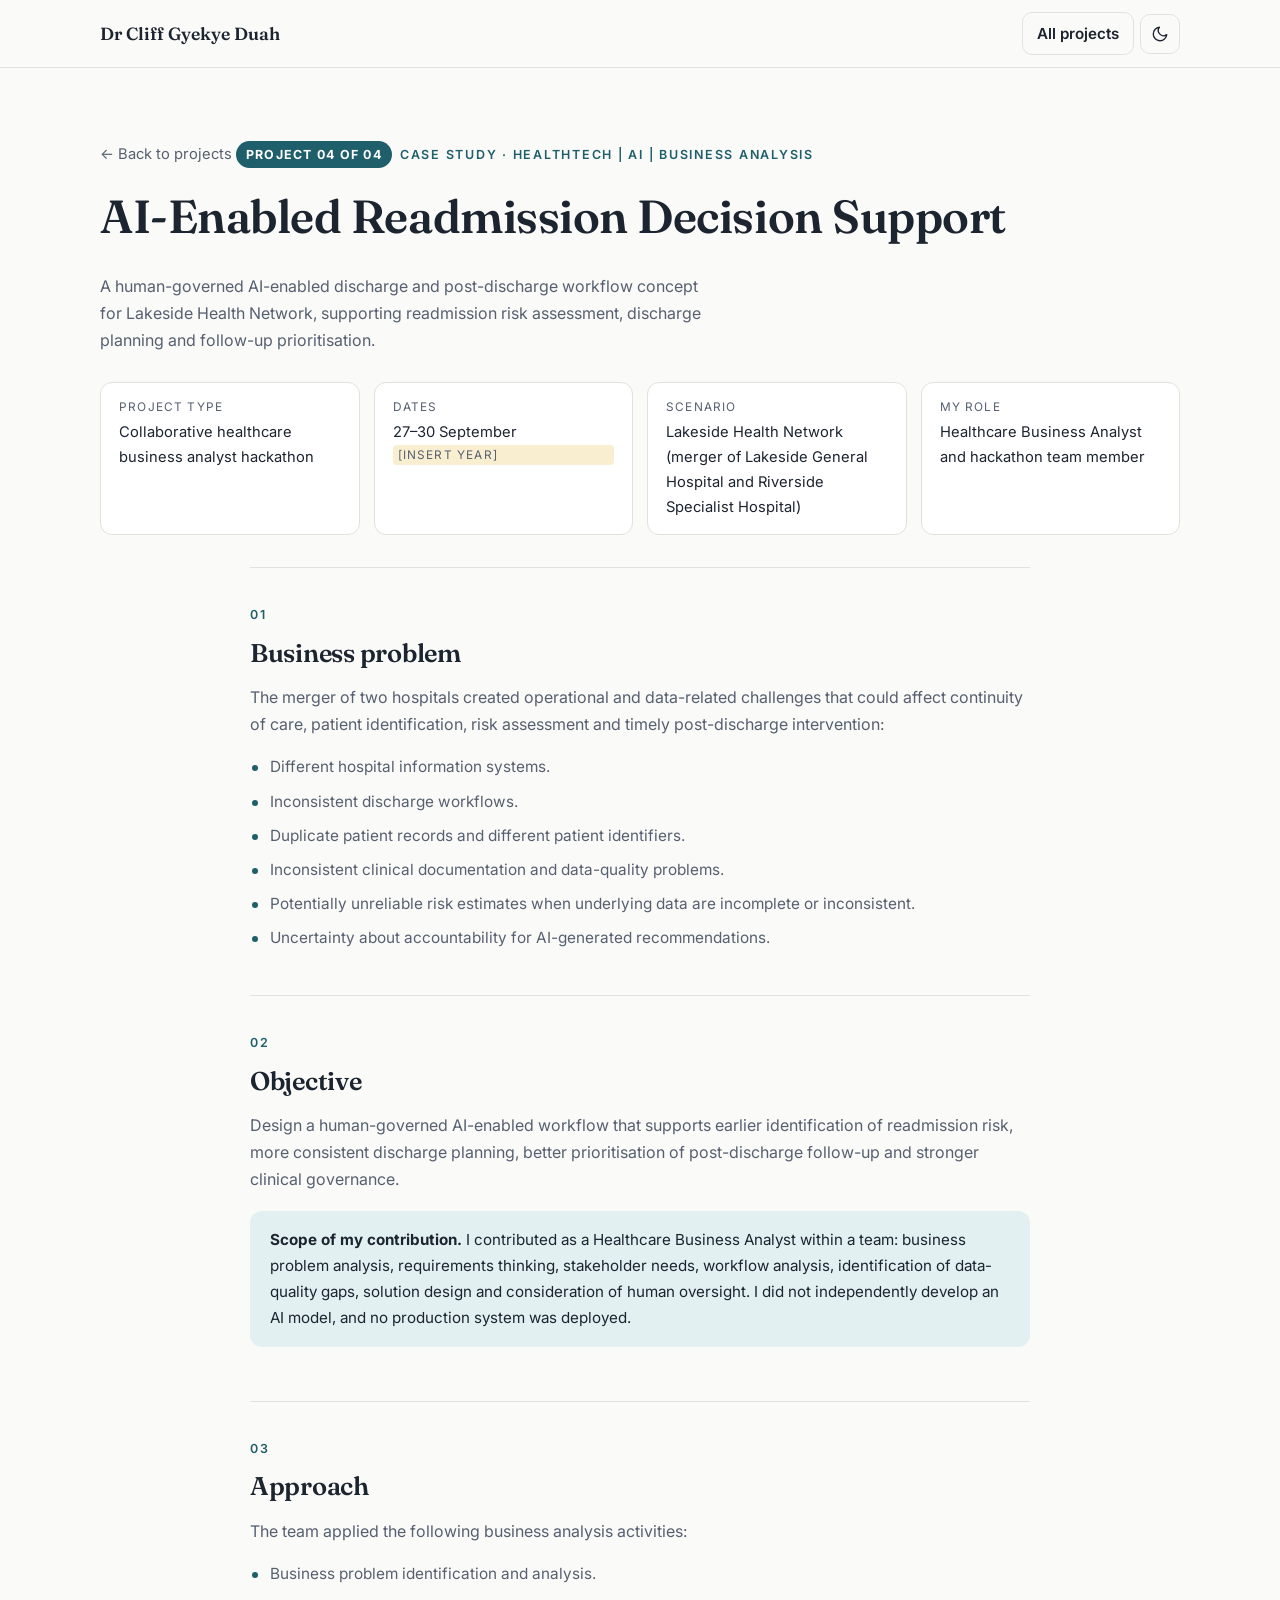
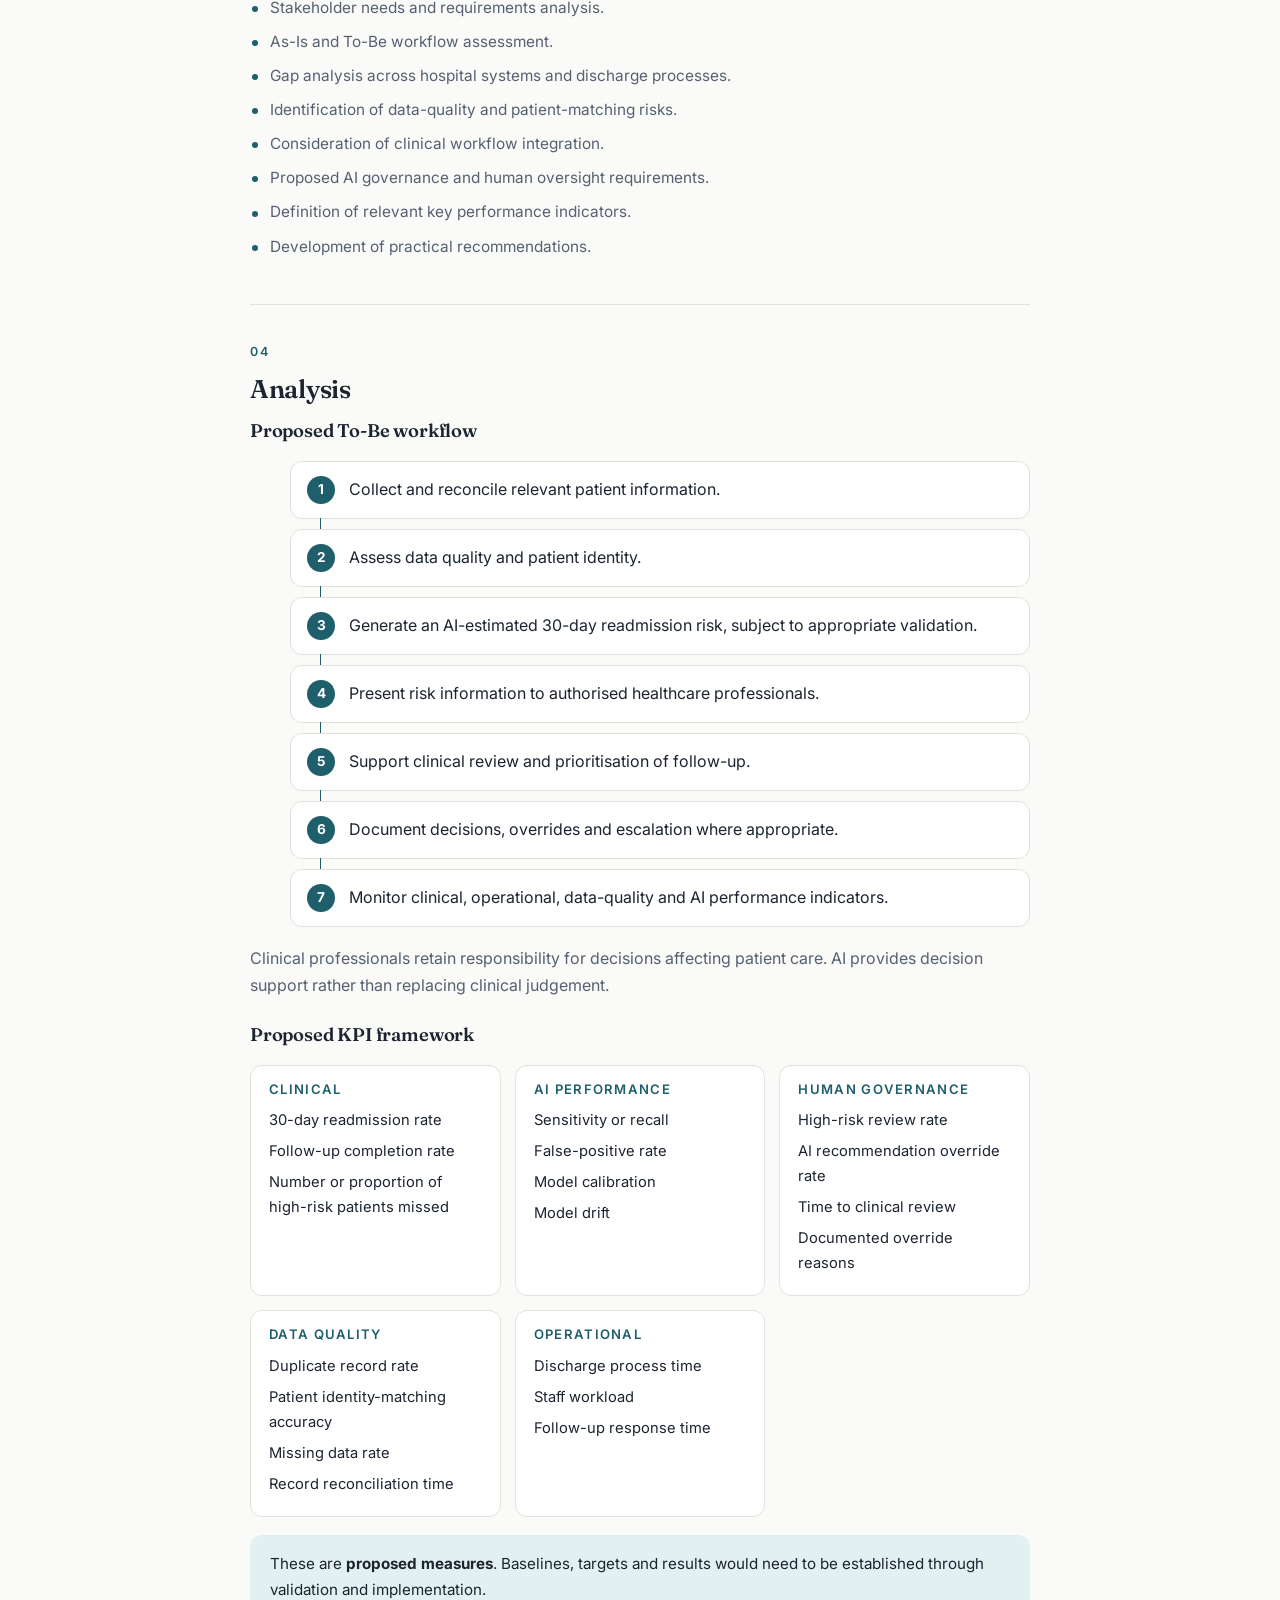
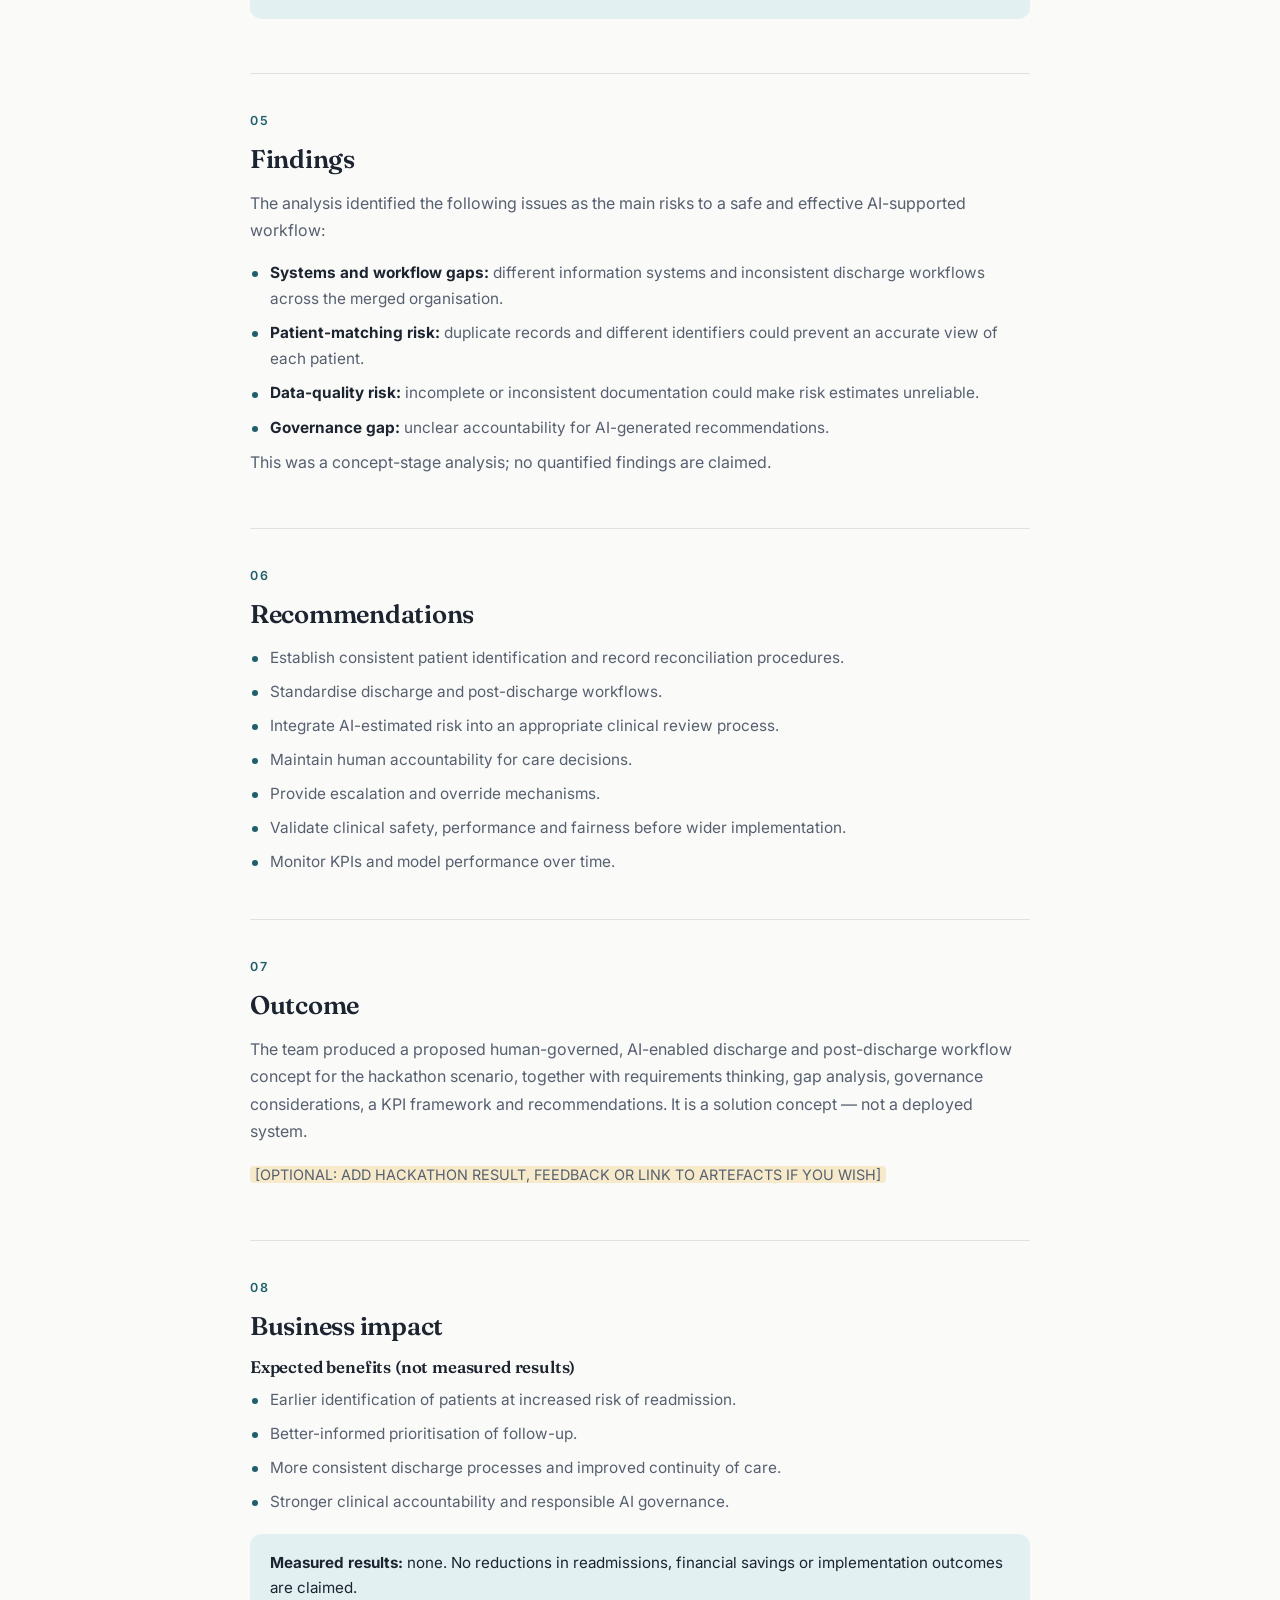
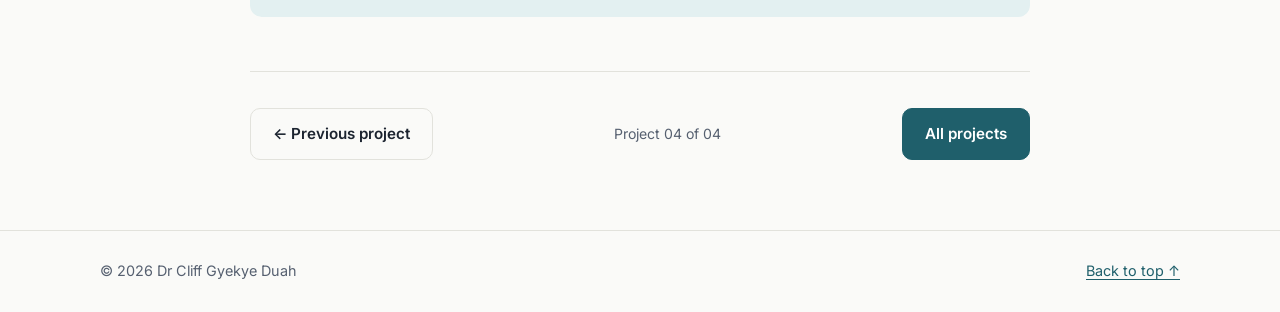
==== projects/ai-readmission.html @ c88d5be7 "Add files via upload" ====
<!DOCTYPE html>
<html lang="en-GB">
<head>
  <meta charset="utf-8">
  <meta name="viewport" content="width=device-width, initial-scale=1">
  <title>AI-Enabled Readmission Decision Support | Dr Cliff Gyekye Duah</title>
  <meta name="description" content="Case study: a human-governed, AI-enabled discharge and post-discharge workflow concept for Lakeside Health Network, developed in a collaborative healthcare business analyst hackathon.">
  <meta name="author" content="Dr Cliff Gyekye Duah">
  <meta name="theme-color" content="#1f5f6b">
  <link rel="icon" href="../favicon.ico" sizes="any">
  <link href="https://fonts.googleapis.com/css2?family=Fraunces:opsz,wght@9..144,500;9..144,600&family=Inter:wght@400;500;600&display=swap" rel="stylesheet">
  <link rel="stylesheet" href="../assets/css/style.css">
  <script>
    (function () {
      var t = null; try { t = localStorage.getItem("theme"); } catch (e) {}
      if (!t) t = window.matchMedia && matchMedia("(prefers-color-scheme: dark)").matches ? "dark" : "light";
      document.documentElement.setAttribute("data-theme", t);
    })();
  </script>
</head>
<body>
  <a class="skip-link" href="#main">Skip to content</a>
  <header class="nav">
    <div class="container">
      <a href="../index.html" class="brand" data-bind="name">Dr Cliff Gyekye Duah</a>
      <div class="nav-actions">
        <a class="btn secondary" style="padding:8px 14px" href="../index.html#projects">All projects</a>
        <button type="button" class="icon-btn" id="theme-toggle" aria-label="Toggle dark and light theme">
          <svg class="i-moon" viewBox="0 0 24 24"><path d="M21 12.8A9 9 0 1 1 11.2 3a7 7 0 0 0 9.8 9.8z"/></svg>
          <svg class="i-sun" viewBox="0 0 24 24"><circle cx="12" cy="12" r="4"/><path d="M12 2v2M12 20v2M4.9 4.9l1.4 1.4M17.7 17.7l1.4 1.4M2 12h2M20 12h2M4.9 19.1l1.4-1.4M17.7 6.3l1.4-1.4"/></svg>
        </button>
      </div>
    </div>
  </header>

  <main id="main">
    <section class="case-hero">
      <div class="container">
        <a class="back" href="../index.html#projects">← Back to projects</a>
        <p class="eyebrow case-count"><b>Project 04 of 04</b> Case study · HealthTech | AI | Business Analysis</p>
        <h1>AI-Enabled Readmission Decision Support</h1>
        <p class="section-intro" style="margin-bottom:0">A human-governed AI-enabled discharge and post-discharge workflow concept for Lakeside Health Network, supporting readmission risk assessment, discharge planning and follow-up prioritisation.</p>
        <div class="meta-grid">
          <div><span>Project type</span>Collaborative healthcare business analyst hackathon</div>
          <div><span>Dates</span>27–30 September <span class="placeholder">[INSERT YEAR]</span></div>
          <div><span>Scenario</span>Lakeside Health Network (merger of Lakeside General Hospital and Riverside Specialist Hospital)</div>
          <div><span>My role</span>Healthcare Business Analyst and hackathon team member</div>
        </div>
      </div>
    </section>

    <div class="container case-body">

      <section class="step" style="padding-bottom:36px">
        <p class="num">01</p>
        <h2>Business problem</h2>
        <p>The merger of two hospitals created operational and data-related challenges that could affect continuity of care, patient identification, risk assessment and timely post-discharge intervention:</p>
        <ul class="bullets">
          <li>Different hospital information systems.</li>
          <li>Inconsistent discharge workflows.</li>
          <li>Duplicate patient records and different patient identifiers.</li>
          <li>Inconsistent clinical documentation and data-quality problems.</li>
          <li>Potentially unreliable risk estimates when underlying data are incomplete or inconsistent.</li>
          <li>Uncertainty about accountability for AI-generated recommendations.</li>
        </ul>
      </section>

      <section class="step">
        <p class="num">02</p>
        <h2>Objective</h2>
        <p>Design a human-governed AI-enabled workflow that supports earlier identification of readmission risk, more consistent discharge planning, better prioritisation of post-discharge follow-up and stronger clinical governance.</p>
        <div class="callout"><p style="margin:0"><strong>Scope of my contribution.</strong> I contributed as a Healthcare Business Analyst within a team: business problem analysis, requirements thinking, stakeholder needs, workflow analysis, identification of data-quality gaps, solution design and consideration of human oversight. I did not independently develop an AI model, and no production system was deployed.</p></div>
      </section>

      <section class="step">
        <p class="num">03</p>
        <h2>Approach</h2>
        <p>The team applied the following business analysis activities:</p>
        <ul class="bullets">
          <li>Business problem identification and analysis.</li>
          <li>Stakeholder needs and requirements analysis.</li>
          <li>As-Is and To-Be workflow assessment.</li>
          <li>Gap analysis across hospital systems and discharge processes.</li>
          <li>Identification of data-quality and patient-matching risks.</li>
          <li>Consideration of clinical workflow integration.</li>
          <li>Proposed AI governance and human oversight requirements.</li>
          <li>Definition of relevant key performance indicators.</li>
          <li>Development of practical recommendations.</li>
        </ul>
      </section>

      <section class="step">
        <p class="num">04</p>
        <h2>Analysis</h2>
        <h3 style="font-size:1.15rem">Proposed To-Be workflow</h3>
        <ol class="flow" aria-label="Proposed workflow">
          <li>Collect and reconcile relevant patient information.</li>
          <li>Assess data quality and patient identity.</li>
          <li>Generate an AI-estimated 30-day readmission risk, subject to appropriate validation.</li>
          <li>Present risk information to authorised healthcare professionals.</li>
          <li>Support clinical review and prioritisation of follow-up.</li>
          <li>Document decisions, overrides and escalation where appropriate.</li>
          <li>Monitor clinical, operational, data-quality and AI performance indicators.</li>
        </ol>
        <p>Clinical professionals retain responsibility for decisions affecting patient care. AI provides decision support rather than replacing clinical judgement.</p>

        <h3 style="font-size:1.15rem;margin-top:1.6rem">Proposed KPI framework</h3>
        <div class="kpi-grid">
          <div><h3>Clinical</h3><ul><li>30-day readmission rate</li><li>Follow-up completion rate</li><li>Number or proportion of high-risk patients missed</li></ul></div>
          <div><h3>AI performance</h3><ul><li>Sensitivity or recall</li><li>False-positive rate</li><li>Model calibration</li><li>Model drift</li></ul></div>
          <div><h3>Human governance</h3><ul><li>High-risk review rate</li><li>AI recommendation override rate</li><li>Time to clinical review</li><li>Documented override reasons</li></ul></div>
          <div><h3>Data quality</h3><ul><li>Duplicate record rate</li><li>Patient identity-matching accuracy</li><li>Missing data rate</li><li>Record reconciliation time</li></ul></div>
          <div><h3>Operational</h3><ul><li>Discharge process time</li><li>Staff workload</li><li>Follow-up response time</li></ul></div>
        </div>
        <div class="callout"><p style="margin:0">These are <strong>proposed measures</strong>. Baselines, targets and results would need to be established through validation and implementation.</p></div>
      </section>

      <section class="step">
        <p class="num">05</p>
        <h2>Findings</h2>
        <p>The analysis identified the following issues as the main risks to a safe and effective AI-supported workflow:</p>
        <ul class="bullets">
          <li><strong>Systems and workflow gaps:</strong> different information systems and inconsistent discharge workflows across the merged organisation.</li>
          <li><strong>Patient-matching risk:</strong> duplicate records and different identifiers could prevent an accurate view of each patient.</li>
          <li><strong>Data-quality risk:</strong> incomplete or inconsistent documentation could make risk estimates unreliable.</li>
          <li><strong>Governance gap:</strong> unclear accountability for AI-generated recommendations.</li>
        </ul>
        <p>This was a concept-stage analysis; no quantified findings are claimed.</p>
      </section>

      <section class="step">
        <p class="num">06</p>
        <h2>Recommendations</h2>
        <ul class="bullets">
          <li>Establish consistent patient identification and record reconciliation procedures.</li>
          <li>Standardise discharge and post-discharge workflows.</li>
          <li>Integrate AI-estimated risk into an appropriate clinical review process.</li>
          <li>Maintain human accountability for care decisions.</li>
          <li>Provide escalation and override mechanisms.</li>
          <li>Validate clinical safety, performance and fairness before wider implementation.</li>
          <li>Monitor KPIs and model performance over time.</li>
        </ul>
      </section>

      <section class="step">
        <p class="num">07</p>
        <h2>Outcome</h2>
        <p>The team produced a proposed human-governed, AI-enabled discharge and post-discharge workflow concept for the hackathon scenario, together with requirements thinking, gap analysis, governance considerations, a KPI framework and recommendations. It is a solution concept — not a deployed system.</p>
        <p><span class="placeholder">[OPTIONAL: ADD HACKATHON RESULT, FEEDBACK OR LINK TO ARTEFACTS IF YOU WISH]</span></p>
      </section>

      <section class="step">
        <p class="num">08</p>
        <h2>Business impact</h2>
        <h3 style="font-size:1.05rem">Expected benefits (not measured results)</h3>
        <ul class="bullets">
          <li>Earlier identification of patients at increased risk of readmission.</li>
          <li>Better-informed prioritisation of follow-up.</li>
          <li>More consistent discharge processes and improved continuity of care.</li>
          <li>Stronger clinical accountability and responsible AI governance.</li>
        </ul>
        <div class="callout"><p style="margin:0"><strong>Measured results:</strong> none. No reductions in readmissions, financial savings or implementation outcomes are claimed.</p></div>
      </section>

      <div class="case-nav">
        <a class="btn secondary" href="drugstoc.html">← Previous project</a>
        <span class="mid">Project 04 of 04</span>
        <a class="btn" href="../index.html#projects">All projects</a>
      </div>
    </div>
  </main>

  <footer><div class="container"><span>© <span id="year"></span> <span data-bind="name">Dr Cliff Gyekye Duah</span></span><a href="#main">Back to top ↑</a></div></footer>
  <script src="../assets/js/data.js"></script>
  <script src="../assets/js/script.js"></script>
</body>
</html>
---- assets/css/style.css ----
/* ==========================================================
   BUSINESS ANALYST PORTFOLIO — STYLES
   1. COLOURS  -> edit the variables in :root (light) and
      [data-theme="dark"] (dark).
   2. FONTS    -> edit --font-sans / --font-serif below and the
      Google Fonts <link> in index.html.
   ========================================================== */

:root {
  /* ---- Light theme colours ---- */
  --bg: #fafaf8;
  --bg-alt: #f2f2ee;
  --surface: #ffffff;
  --text: #1c2430;
  --text-muted: #566070;
  --border: #e2e2dc;
  --accent: #1f5f6b;          /* main accent (deep teal) */
  --accent-soft: #e3f0f1;
  --accent-contrast: #ffffff;
  --shadow: 0 1px 2px rgba(20, 30, 45, .05), 0 8px 24px rgba(20, 30, 45, .06);

  /* ---- Typography ---- */
  --font-sans: "Inter", system-ui, -apple-system, "Segoe UI", Roboto, Arial, sans-serif;
  --font-serif: "Fraunces", Georgia, "Times New Roman", serif;

  --radius: 14px;
  --max: 1080px;
  --nav-h: 68px;
}

[data-theme="dark"] {
  --bg: #0f141a;
  --bg-alt: #141b23;
  --surface: #182029;
  --text: #e8ecf0;
  --text-muted: #a2adba;
  --border: #27323e;
  --accent: #6cc0cc;
  --accent-soft: #17313a;
  --accent-contrast: #0f141a;
  --shadow: 0 1px 2px rgba(0, 0, 0, .3), 0 8px 24px rgba(0, 0, 0, .25);
}

*, *::before, *::after { box-sizing: border-box; }
html { scroll-behavior: smooth; scroll-padding-top: calc(var(--nav-h) + 12px); -webkit-text-size-adjust: 100%; }
body {
  margin: 0; background: var(--bg); color: var(--text);
  font-family: var(--font-sans); font-size: 1rem; line-height: 1.7;
  transition: background .25s ease, color .25s ease;
  overflow-x: hidden;
}
img, svg, iframe { max-width: 100%; }
img { display: block; height: auto; }
a { color: var(--accent); text-decoration-thickness: 1px; text-underline-offset: 3px; }
a:hover { text-decoration-thickness: 2px; }
h1, h2, h3, h4 { font-family: var(--font-serif); line-height: 1.2; margin: 0 0 .6em; font-weight: 600; letter-spacing: -.01em; }
p { margin: 0 0 1em; }
ul { margin: 0; padding: 0; list-style: none; }
:focus-visible { outline: 3px solid var(--accent); outline-offset: 3px; border-radius: 4px; }

.container { width: min(var(--max), 100% - 40px); margin-inline: auto; }
.skip-link { position: absolute; left: -999px; top: 8px; background: var(--accent); color: var(--accent-contrast); padding: 8px 14px; border-radius: 8px; z-index: 200; }
.skip-link:focus { left: 8px; }
.sr-only { position: absolute; width: 1px; height: 1px; overflow: hidden; clip: rect(0 0 0 0); white-space: nowrap; }

/* ---------- Navigation ---------- */
.nav {
  position: sticky; top: 0; z-index: 100; height: var(--nav-h);
  background: color-mix(in srgb, var(--bg) 88%, transparent);
  backdrop-filter: blur(10px); -webkit-backdrop-filter: blur(10px);
  border-bottom: 1px solid var(--border);
}
.nav .container { display: flex; align-items: center; justify-content: space-between; height: 100%; gap: 16px; }
.brand { font-family: var(--font-serif); font-weight: 600; font-size: 1.1rem; color: var(--text); text-decoration: none; white-space: nowrap; }
.nav-links { display: flex; align-items: center; gap: 4px; }
.nav-links a.link {
  color: var(--text-muted); text-decoration: none; font-size: .92rem; padding: 8px 12px; border-radius: 8px;
  transition: color .2s, background .2s;
}
.nav-links a.link:hover, .nav-links a.link.active { color: var(--text); background: var(--bg-alt); }
.nav-actions { display: flex; align-items: center; gap: 6px; }
.icon-btn {
  display: inline-grid; place-items: center; width: 40px; height: 40px; border-radius: 10px;
  border: 1px solid var(--border); background: transparent; color: var(--text); cursor: pointer;
  transition: background .2s, border-color .2s;
}
.icon-btn:hover { background: var(--bg-alt); }
.icon-btn svg { width: 18px; height: 18px; fill: none; stroke: currentColor; stroke-width: 1.8; stroke-linecap: round; stroke-linejoin: round; }
.icon-btn .i-sun { display: none; }
[data-theme="dark"] .icon-btn .i-sun { display: block; }
[data-theme="dark"] .icon-btn .i-moon { display: none; }
.menu-btn { display: none; }

@media (max-width: 860px) {
  .menu-btn { display: inline-grid; }
  .nav-links {
    position: absolute; top: var(--nav-h); left: 0; right: 0; flex-direction: column; align-items: stretch;
    background: var(--bg); border-bottom: 1px solid var(--border); padding: 12px 20px 18px; gap: 2px;
    transform: translateY(-8px); opacity: 0; visibility: hidden; transition: all .2s ease;
  }
  .nav-links.open { transform: none; opacity: 1; visibility: visible; }
  .nav-links a.link { padding: 12px; font-size: 1rem; }
  .nav-actions .social-nav { display: none; }
}

/* ---------- Buttons ---------- */
.btn {
  display: inline-flex; align-items: center; gap: 8px; padding: 12px 22px; border-radius: 10px;
  font: inherit; font-weight: 600; font-size: .95rem; text-decoration: none; cursor: pointer;
  border: 1px solid var(--accent); background: var(--accent); color: var(--accent-contrast);
  transition: transform .2s, box-shadow .2s, background .2s;
}
.btn:hover { transform: translateY(-1px); box-shadow: var(--shadow); text-decoration: none; }
.btn.secondary { background: transparent; color: var(--text); border-color: var(--border); }
.btn.secondary:hover { background: var(--bg-alt); }
.btn[disabled] { opacity: .65; cursor: progress; transform: none; }
.btn-row { display: flex; flex-wrap: wrap; gap: 12px; }

/* ---------- Sections ---------- */
section { padding: clamp(64px, 9vw, 110px) 0; }
section.alt { background: var(--bg-alt); }
.eyebrow { font-size: .78rem; text-transform: uppercase; letter-spacing: .14em; color: var(--accent); font-weight: 600; margin-bottom: 10px; }
.section-title { font-size: clamp(1.7rem, 3.4vw, 2.3rem); margin-bottom: .4em; }
.section-intro { color: var(--text-muted); max-width: 62ch; margin-bottom: 2.4rem; }

/* ---------- Hero ---------- */
.hero { padding: clamp(56px, 8vw, 100px) 0 clamp(56px, 8vw, 90px); }
.hero-grid { display: grid; grid-template-columns: 1.4fr 1fr; gap: clamp(32px, 6vw, 72px); align-items: center; }
.hero h1 { font-size: clamp(2.2rem, 5.4vw, 3.6rem); margin-bottom: .25em; }
.hero .role { font-size: 1.05rem; color: var(--accent); font-weight: 600; margin-bottom: 1.2rem; }
.hero .tagline { font-family: var(--font-serif); font-size: clamp(1.15rem, 2.2vw, 1.4rem); margin-bottom: 1rem; }
.hero .desc { color: var(--text-muted); max-width: 56ch; margin-bottom: 1.8rem; }
.socials { display: flex; gap: 10px; margin-top: 1.6rem; flex-wrap: wrap; }
.social-link {
  display: inline-flex; align-items: center; gap: 8px; color: var(--text-muted); text-decoration: none; font-size: .92rem;
  padding: 8px 14px; border: 1px solid var(--border); border-radius: 999px; transition: all .2s;
}
.social-link:hover { color: var(--text); border-color: var(--accent); }
.social-link svg { width: 16px; height: 16px; fill: currentColor; }
.portrait { justify-self: center; position: relative; width: min(340px, 78%); }
.portrait img { width: 100%; aspect-ratio: 4 / 5; object-fit: cover; border-radius: 22px; border: 1px solid var(--border); box-shadow: var(--shadow); }
.portrait::before { content: ""; position: absolute; inset: 14px -14px -14px 14px; border: 1px solid var(--accent); border-radius: 22px; opacity: .45; z-index: -1; }
.stats { display: flex; gap: 28px; margin-top: 2rem; flex-wrap: wrap; }
.stat strong { display: block; font-family: var(--font-serif); font-size: 1.7rem; line-height: 1.1; }
.stat span { font-size: .85rem; color: var(--text-muted); }
@media (max-width: 860px) {
  .hero-grid { grid-template-columns: 1fr; }
  .portrait { order: -1; width: min(240px, 62%); justify-self: start; }
  .portrait::before { display: none; }
}

/* ---------- About ---------- */
.about-grid { display: grid; grid-template-columns: 1.5fr 1fr; gap: clamp(28px, 5vw, 64px); }
.about-grid p { color: var(--text-muted); }
.about-grid p:first-child { color: var(--text); font-size: 1.1rem; }
.focus-card { background: var(--surface); border: 1px solid var(--border); border-radius: var(--radius); padding: 24px; box-shadow: var(--shadow); align-self: start; }
.focus-card h3 { font-size: 1.05rem; }
.focus-card li { padding: 8px 0 8px 22px; position: relative; border-top: 1px solid var(--border); font-size: .95rem; }
.focus-card li:first-child { border-top: 0; }
.focus-card li::before { content: ""; position: absolute; left: 2px; top: 1.1em; width: 7px; height: 7px; border-radius: 50%; background: var(--accent); }
@media (max-width: 860px) { .about-grid { grid-template-columns: 1fr; } }

/* ---------- Timeline ---------- */
.timeline { position: relative; padding-left: 30px; }
.timeline::before { content: ""; position: absolute; left: 7px; top: 8px; bottom: 8px; width: 1px; background: var(--border); }
.job { position: relative; margin-bottom: 36px; background: var(--surface); border: 1px solid var(--border); border-radius: var(--radius); padding: clamp(20px, 3vw, 32px); box-shadow: var(--shadow); }
.job::before { content: ""; position: absolute; left: -30px; top: 34px; width: 15px; height: 15px; border-radius: 50%; background: var(--bg); border: 3px solid var(--accent); }
.job-head { display: flex; flex-wrap: wrap; justify-content: space-between; gap: 6px 20px; margin-bottom: 12px; }
.job h3 { margin: 0; font-size: 1.25rem; }
.job .company { color: var(--accent); font-weight: 600; }
.job .dates { color: var(--text-muted); font-size: .9rem; white-space: nowrap; }
.job .summary { color: var(--text-muted); }
.job h4 { font-family: var(--font-sans); font-size: .8rem; text-transform: uppercase; letter-spacing: .1em; color: var(--text-muted); margin: 1.4rem 0 .6rem; }
.bullets li { position: relative; padding-left: 20px; margin-bottom: 8px; font-size: .96rem; }
.bullets li::before { content: ""; position: absolute; left: 2px; top: .72em; width: 6px; height: 6px; background: var(--accent); border-radius: 50%; }
.impact { background: var(--accent-soft); border-radius: 10px; padding: 14px 18px; font-size: .95rem; margin-top: 1.4rem; }
.impact strong { display: block; font-size: .78rem; text-transform: uppercase; letter-spacing: .1em; color: var(--accent); margin-bottom: 4px; }
.sub-roles { margin-top: 1.2rem; border-top: 1px solid var(--border); }
.sub-roles li { display: flex; flex-wrap: wrap; justify-content: space-between; gap: 2px 16px; padding: 12px 0; border-bottom: 1px solid var(--border); font-size: .94rem; }
.sub-roles .when { color: var(--text-muted); font-size: .88rem; }
.placeholder { background: color-mix(in srgb, #e0a100 18%, transparent); border-radius: 4px; padding: 0 5px; font-size: .9em; }
.edu { display: grid; grid-template-columns: repeat(auto-fit, minmax(250px, 1fr)); gap: 16px; margin-top: 8px; }
.edu div { border: 1px solid var(--border); background: var(--surface); border-radius: var(--radius); padding: 18px 20px; font-size: .94rem; }
.edu strong { display: block; font-family: var(--font-serif); font-size: 1.02rem; margin-bottom: 2px; }
.edu span { color: var(--text-muted); }

/* ---------- Skills ---------- */
.skills-grid { display: grid; grid-template-columns: repeat(auto-fit, minmax(300px, 1fr)); gap: 20px; }
.skill-card { background: var(--surface); border: 1px solid var(--border); border-radius: var(--radius); padding: 26px; transition: transform .25s, box-shadow .25s; }
.skill-card:hover { transform: translateY(-3px); box-shadow: var(--shadow); }
.skill-card h3 { font-size: 1.1rem; display: flex; align-items: center; gap: 10px; }
.skill-card h3 svg { width: 20px; height: 20px; stroke: var(--accent); fill: none; stroke-width: 1.8; stroke-linecap: round; stroke-linejoin: round; }
.tags { display: flex; flex-wrap: wrap; gap: 8px; }
.tags li { font-size: .86rem; padding: 5px 12px; border-radius: 999px; background: var(--bg-alt); border: 1px solid var(--border); color: var(--text); }
section.alt .tags li { background: var(--bg); }

/* ---------- Projects ---------- */
.projects-grid { display: grid; grid-template-columns: repeat(auto-fit, minmax(min(100%, 440px), 1fr)); gap: 28px; }
.project-card { display: flex; flex-direction: column; background: var(--surface); border: 1px solid var(--border); border-radius: var(--radius); overflow: hidden; transition: transform .25s, box-shadow .25s, border-color .25s; }
.project-card:hover { transform: translateY(-4px); box-shadow: var(--shadow); border-color: var(--accent); }
.project-card img { width: 100%; aspect-ratio: 16 / 9; object-fit: cover; background: var(--bg-alt); border-bottom: 1px solid var(--border); }
.project-body { padding: 24px 26px 28px; display: flex; flex-direction: column; flex: 1; }
.category { font-size: .78rem; text-transform: uppercase; letter-spacing: .12em; color: var(--accent); font-weight: 600; margin-bottom: 8px; }
.project-body h3 { font-size: 1.3rem; }
.project-body p { color: var(--text-muted); font-size: .96rem; }
.skills-label { font-size: .75rem; text-transform: uppercase; letter-spacing: .1em; color: var(--text-muted); margin: 6px 0 8px; }
.project-body .btn { margin-top: auto; align-self: flex-start; }
.project-body .tags { margin-bottom: 22px; }
.note { font-size: .88rem; color: var(--text-muted); margin-top: 28px; }

/* ---------- Contact ---------- */
.contact-grid { display: grid; grid-template-columns: 1fr 1.25fr; gap: clamp(28px, 5vw, 64px); }
.contact-list li { padding: 14px 0; border-bottom: 1px solid var(--border); display: flex; flex-direction: column; }
.contact-list li:first-child { border-top: 1px solid var(--border); }
.contact-list span { font-size: .78rem; text-transform: uppercase; letter-spacing: .1em; color: var(--text-muted); }
.contact-list a, .contact-list b { font-weight: 500; color: var(--text); word-break: break-word; }
.contact-list a:hover { color: var(--accent); }
form.contact { background: var(--surface); border: 1px solid var(--border); border-radius: var(--radius); padding: clamp(20px, 3vw, 32px); box-shadow: var(--shadow); }
.field { margin-bottom: 18px; }
.field label { display: block; font-size: .9rem; font-weight: 600; margin-bottom: 6px; }
.field label .req { color: var(--accent); }
.field input, .field textarea {
  width: 100%; font: inherit; color: var(--text); background: var(--bg); border: 1px solid var(--border);
  border-radius: 10px; padding: 12px 14px; transition: border-color .2s, box-shadow .2s;
}
.field textarea { min-height: 150px; resize: vertical; }
.field input:focus, .field textarea:focus { outline: none; border-color: var(--accent); box-shadow: 0 0 0 3px var(--accent-soft); }
.field .error-msg { display: none; color: #c0392b; font-size: .85rem; margin-top: 5px; }
[data-theme="dark"] .field .error-msg { color: #ff8f80; }
.field.invalid input, .field.invalid textarea { border-color: #c0392b; }
.field.invalid .error-msg { display: block; }
.hp { position: absolute; left: -9999px; }
.form-status { margin-top: 16px; padding: 12px 16px; border-radius: 10px; font-size: .94rem; display: none; }
.form-status.show { display: block; }
.form-status.success { background: #e3f4e8; color: #17512a; border: 1px solid #b7e0c4; }
.form-status.error { background: #fbe8e5; color: #7a231a; border: 1px solid #efc2bb; }
[data-theme="dark"] .form-status.success { background: #14301f; color: #a9e4bd; border-color: #24543a; }
[data-theme="dark"] .form-status.error { background: #3a1914; color: #ffc3ba; border-color: #6b2b22; }
@media (max-width: 860px) { .contact-grid { grid-template-columns: 1fr; } }

/* ---------- Footer ---------- */
footer { border-top: 1px solid var(--border); padding: 28px 0; color: var(--text-muted); font-size: .9rem; }
footer .container { display: flex; flex-wrap: wrap; justify-content: space-between; gap: 10px; }

/* ---------- CV viewer (dialog) ---------- */
dialog.cv-dialog { width: min(980px, 94vw); height: min(88vh, 900px); padding: 0; border: 1px solid var(--border); border-radius: var(--radius); background: var(--surface); color: var(--text); box-shadow: 0 20px 60px rgba(0,0,0,.35); }
dialog.cv-dialog::backdrop { background: rgba(10, 15, 22, .6); }
dialog.cv-dialog[open] { display: flex; flex-direction: column; }
.cv-bar { display: flex; align-items: center; justify-content: space-between; gap: 12px; padding: 12px 16px; border-bottom: 1px solid var(--border); }
.cv-bar strong { font-family: var(--font-serif); }
.cv-bar .right { display: flex; gap: 8px; align-items: center; }
.cv-frame { flex: 1; width: 100%; border: 0; background: #fff; }
.cv-fallback { padding: 10px 16px; font-size: .85rem; color: var(--text-muted); border-top: 1px solid var(--border); }

/* ---------- Case study pages ---------- */
.case-hero { padding: clamp(40px, 6vw, 72px) 0 24px; }
.case-hero h1 { font-size: clamp(1.9rem, 4.4vw, 2.9rem); }
.back { display: inline-block; margin-bottom: 22px; font-size: .92rem; text-decoration: none; color: var(--text-muted); }
.back:hover { color: var(--accent); }
.meta-grid { display: grid; grid-template-columns: repeat(auto-fit, minmax(200px, 1fr)); gap: 14px; margin: 28px 0 8px; }
.meta-grid div { border: 1px solid var(--border); background: var(--surface); border-radius: 12px; padding: 14px 18px; font-size: .92rem; }
.meta-grid span { display: block; font-size: .74rem; text-transform: uppercase; letter-spacing: .1em; color: var(--text-muted); margin-bottom: 3px; }
.case-body { max-width: 780px; }
.step { padding: 36px 0; border-top: 1px solid var(--border); }
.step .num { font-size: .78rem; letter-spacing: .14em; text-transform: uppercase; color: var(--accent); font-weight: 600; }
.step h2 { font-size: 1.6rem; margin-top: 4px; }
.step p, .step li { color: var(--text-muted); }
.step li strong, .step p strong { color: var(--text); }
.callout { background: var(--accent-soft); border-radius: 12px; padding: 16px 20px; margin: 18px 0; font-size: .95rem; color: var(--text) !important; }
.callout p, .callout li { color: var(--text); }
.flow { counter-reset: s; display: grid; gap: 10px; margin: 18px 0; }
.flow li { counter-increment: s; display: flex; gap: 14px; align-items: flex-start; background: var(--surface); border: 1px solid var(--border); border-radius: 12px; padding: 14px 16px; position: relative; color: var(--text); }
.flow li::before { content: counter(s); flex: none; width: 28px; height: 28px; border-radius: 50%; background: var(--accent); color: var(--accent-contrast); display: grid; place-items: center; font-weight: 700; font-size: .85rem; }
.flow li:not(:last-child)::after { content: ""; position: absolute; left: 29px; bottom: -11px; width: 1px; height: 11px; background: var(--accent); }
.kpi-grid { display: grid; grid-template-columns: repeat(auto-fit, minmax(220px, 1fr)); gap: 14px; margin: 18px 0; }
.kpi-grid div { border: 1px solid var(--border); background: var(--surface); border-radius: 12px; padding: 16px 18px; }
.kpi-grid h3 { font-family: var(--font-sans); font-size: .82rem; text-transform: uppercase; letter-spacing: .1em; color: var(--accent); margin-bottom: 8px; }
.kpi-grid li { font-size: .92rem; padding: 3px 0; color: var(--text); }
.stages { display: grid; gap: 14px; margin: 18px 0; }
.stage { border: 1px solid var(--border); background: var(--surface); border-radius: 12px; padding: 16px 20px; }
.stage h3 { font-family: var(--font-sans); font-size: 1rem; margin-bottom: 8px; color: var(--text); }
.stage li { font-size: .94rem; position: relative; padding-left: 18px; margin-bottom: 4px; }
.stage li::before { content: ""; position: absolute; left: 2px; top: .7em; width: 5px; height: 5px; border-radius: 50%; background: var(--accent); }
.case-nav { display: flex; justify-content: space-between; flex-wrap: wrap; gap: 12px; padding: 36px 0 70px; border-top: 1px solid var(--border); }

/* ---------- Reveal animation ---------- */
.reveal { opacity: 0; transform: translateY(14px); transition: opacity .6s ease, transform .6s ease; }
.reveal.visible { opacity: 1; transform: none; }
.no-js .reveal { opacity: 1; transform: none; }

@media (prefers-reduced-motion: reduce) {
  html { scroll-behavior: auto; }
  *, *::before, *::after { transition: none !important; animation: none !important; }
  .reveal { opacity: 1; transform: none; }
}
@media print { .nav, .btn, footer { display: none; } }

/* ---------- Project numbering + extra case-study components ---------- */
.project-card { position: relative; }
.project-num {
  position: absolute; top: 10px; left: 10px; z-index: 2;
  background: var(--accent); color: var(--accent-contrast);
  font-size: .72rem; font-weight: 600; letter-spacing: .12em; text-transform: uppercase;
  padding: 4px 11px; border-radius: 999px; box-shadow: var(--shadow);
}
.project-index { display: flex; flex-wrap: wrap; gap: 10px; margin: -8px 0 28px; }
.project-index a {
  display: inline-flex; align-items: center; gap: 10px; text-decoration: none; color: var(--text);
  border: 1px solid var(--border); background: var(--surface); border-radius: 999px; padding: 6px 16px 6px 6px; font-size: .9rem;
  transition: border-color .2s, background .2s;
}
.project-index a:hover { border-color: var(--accent); background: var(--accent-soft); }
.project-index b {
  display: grid; place-items: center; width: 28px; height: 28px; border-radius: 50%;
  background: var(--accent); color: var(--accent-contrast); font-size: .78rem; letter-spacing: .04em;
}
.case-count { display: inline-flex; align-items: center; gap: 8px; }
.case-count b { background: var(--accent); color: var(--accent-contrast); padding: 3px 10px; border-radius: 999px; letter-spacing: .1em; }

.journey { display: grid; grid-template-columns: repeat(auto-fit, minmax(150px, 1fr)); gap: 12px; margin: 22px 0 6px; counter-reset: j; }
.journey div {
  position: relative; counter-increment: j; background: var(--surface); border: 1px solid var(--border);
  border-radius: 12px; padding: 16px 16px 14px; color: var(--text); font-size: .93rem;
}
.journey div::before { content: "0" counter(j); display: block; font-size: .72rem; font-weight: 600; letter-spacing: .14em; color: var(--accent); margin-bottom: 4px; }
.journey strong { display: block; font-family: var(--font-serif); font-size: 1.02rem; color: var(--text); margin-bottom: 2px; }
.journey span { color: var(--text-muted); font-size: .86rem; line-height: 1.45; display: block; }
.journey div:not(:last-child)::after {
  content: "→"; position: absolute; right: -11px; top: 50%; transform: translateY(-50%); z-index: 1;
  width: 20px; height: 20px; display: grid; place-items: center; border-radius: 50%;
  background: var(--accent); color: var(--accent-contrast); font-size: .72rem;
}
.people { display: grid; grid-template-columns: repeat(auto-fill, minmax(190px, 1fr)); gap: 12px; margin: 18px 0; counter-reset: p; }
.people li {
  counter-increment: p; display: flex; align-items: center; gap: 12px; background: var(--surface);
  border: 1px solid var(--border); border-radius: 12px; padding: 12px 14px; color: var(--text) !important; font-weight: 500;
}
.people li::before {
  content: counter(p); flex: none; width: 28px; height: 28px; border-radius: 50%; display: grid; place-items: center;
  background: var(--accent-soft); color: var(--accent); font-weight: 700; font-size: .82rem;
}
.req-cols { display: grid; grid-template-columns: repeat(auto-fit, minmax(260px, 1fr)); gap: 16px; margin: 18px 0; }
.req-card { border: 1px solid var(--border); background: var(--surface); border-radius: 12px; padding: 18px 20px; }
.req-card h3 { font-family: var(--font-sans); font-size: .82rem; text-transform: uppercase; letter-spacing: .1em; color: var(--accent); margin-bottom: 10px; }
.req-card ol { counter-reset: r; display: grid; gap: 10px; }
.req-card li { counter-increment: r; display: flex; gap: 12px; color: var(--text); font-size: .95rem; line-height: 1.5; }
.req-card li::before { content: attr(data-id); flex: none; font-weight: 700; font-size: .78rem; color: var(--accent); padding-top: .15em; min-width: 2.4em; }
.case-nav .mid { align-self: center; color: var(--text-muted); font-size: .88rem; }
@media (max-width: 640px) { .journey div:not(:last-child)::after { display: none; } }
.people, .req-card ol { padding: 0; list-style: none; }
.people { margin-left: 0; margin-right: 0; }
@media (min-width: 900px) {
  .projects-grid .project-card:last-child:nth-child(odd) { grid-column: 1 / -1; flex-direction: row; }
  .projects-grid .project-card:last-child:nth-child(odd) img { width: 46%; aspect-ratio: auto; height: auto; object-fit: contain; background: #e8f1f2; border-bottom: 0; border-right: 1px solid var(--border); }
  .projects-grid .project-card:last-child:nth-child(odd) .project-body { justify-content: center; }
}

/* ---------- DrugStoc page extras ---------- */
.journey.six { grid-template-columns: repeat(3, 1fr); }
.journey.six div:nth-child(3n)::after { display: none; }
.journey.six div:nth-child(3n+1) { margin-left: 0; }
@media (max-width: 560px) { .journey.six { grid-template-columns: repeat(2, 1fr); } .journey.six div:nth-child(3n)::after { display: none; } }
.question { font-family: var(--font-serif); font-size: 1.15rem; line-height: 1.45; color: var(--text) !important; }
.req-card li span b { display: block; color: var(--text); font-weight: 600; margin-bottom: 1px; }
.table-wrap { overflow-x: auto; margin: 18px 0; border: 1px solid var(--border); border-radius: 12px; background: var(--surface); }
table.kpi-table { width: 100%; border-collapse: collapse; font-size: .9rem; min-width: 640px; }
.kpi-table th { text-align: left; font-size: .74rem; text-transform: uppercase; letter-spacing: .1em; color: var(--accent); background: var(--accent-soft); padding: 12px 14px; }
.kpi-table td { padding: 12px 14px; border-top: 1px solid var(--border); vertical-align: top; color: var(--text-muted); }
.kpi-table td:first-child { color: var(--text); font-weight: 600; white-space: nowrap; }
.kpi-table td code { font-family: ui-monospace, SFMono-Regular, Menlo, monospace; font-size: .84rem; color: var(--text); }
.caption { font-size: .86rem; color: var(--text-muted); margin-top: -8px; }
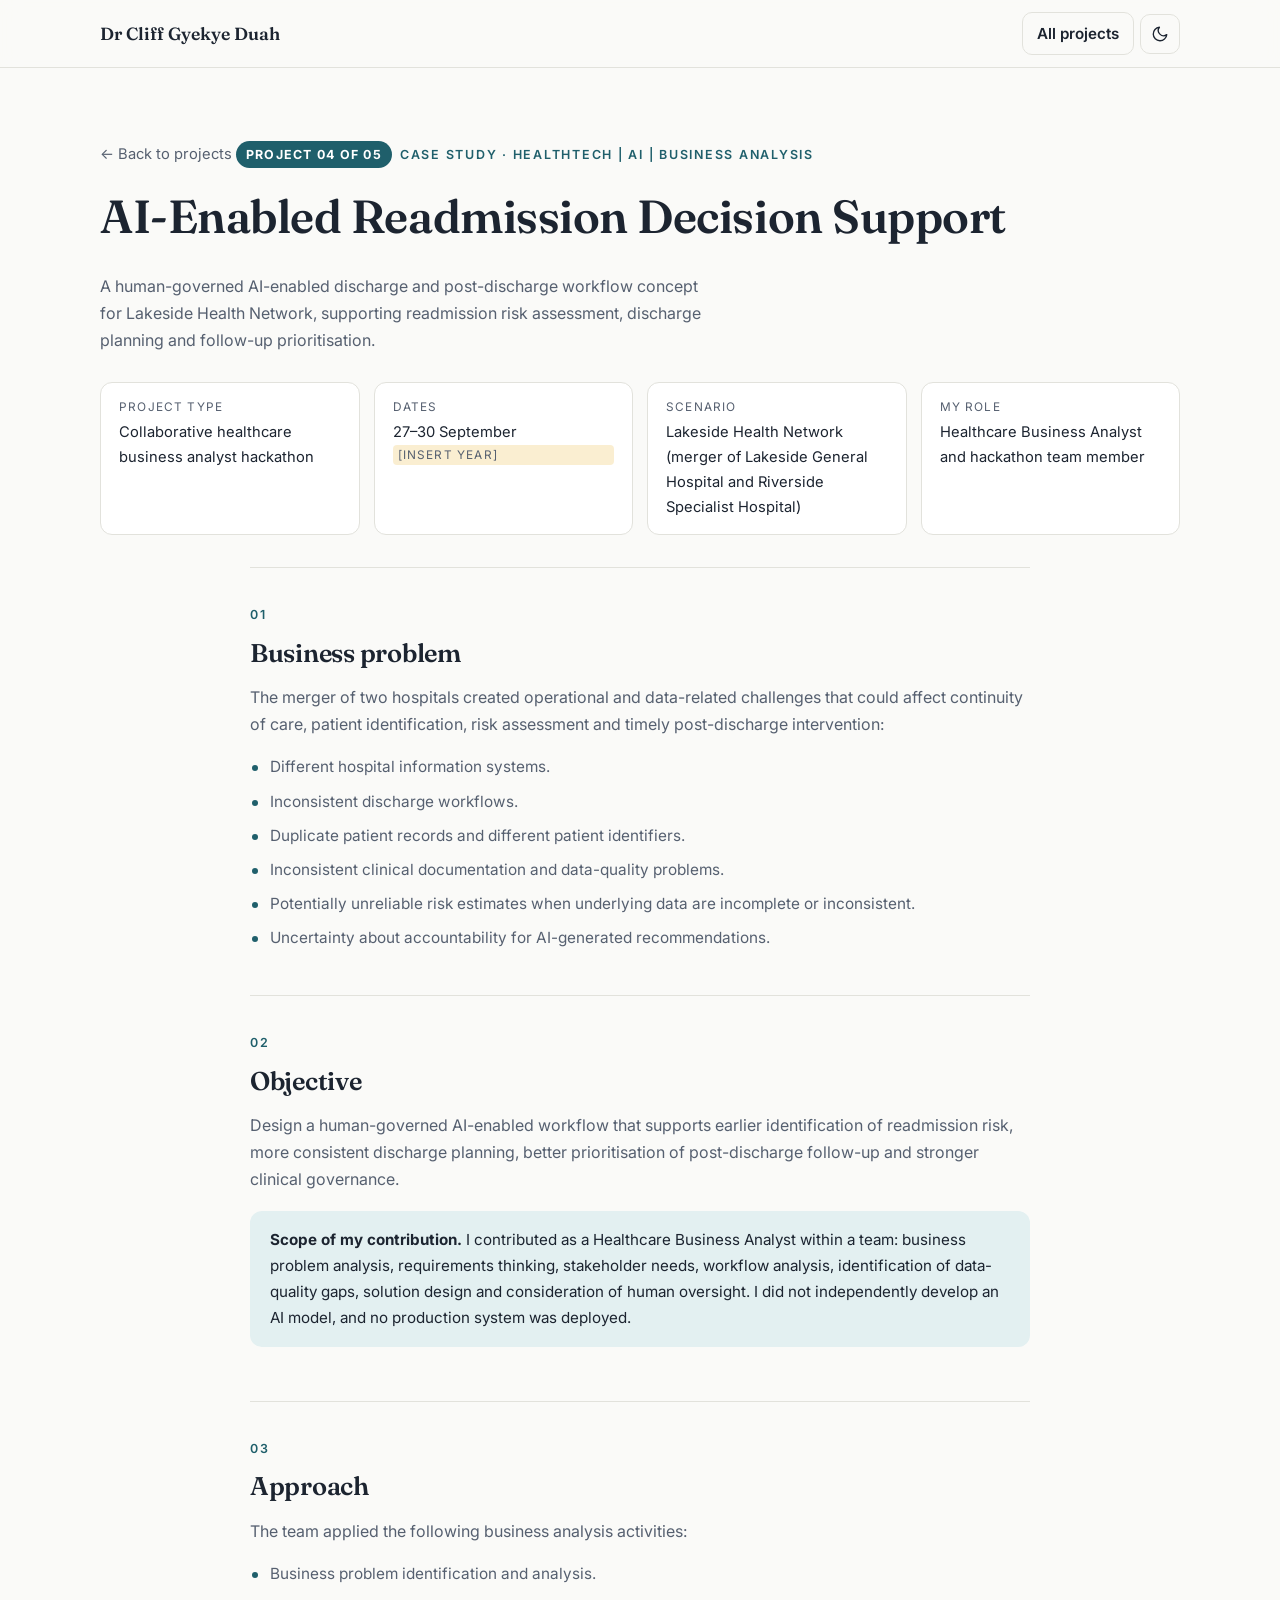
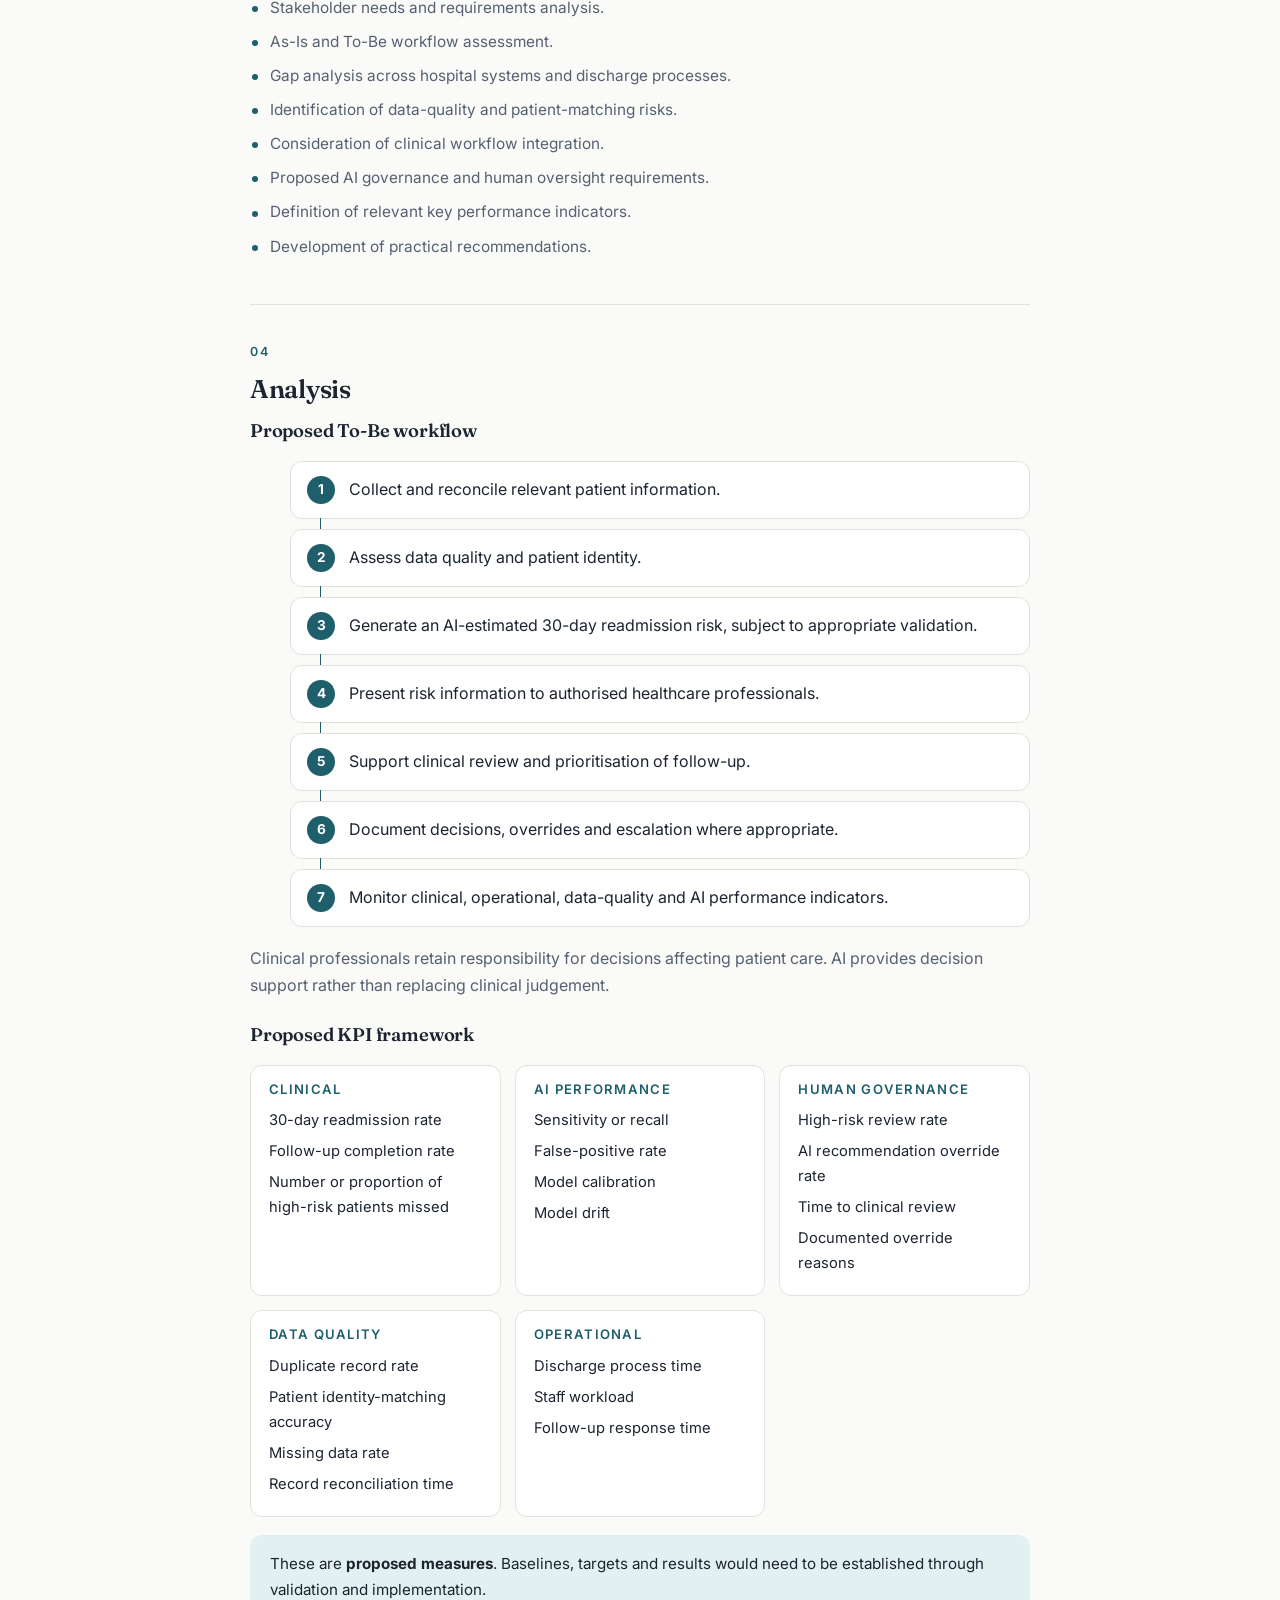
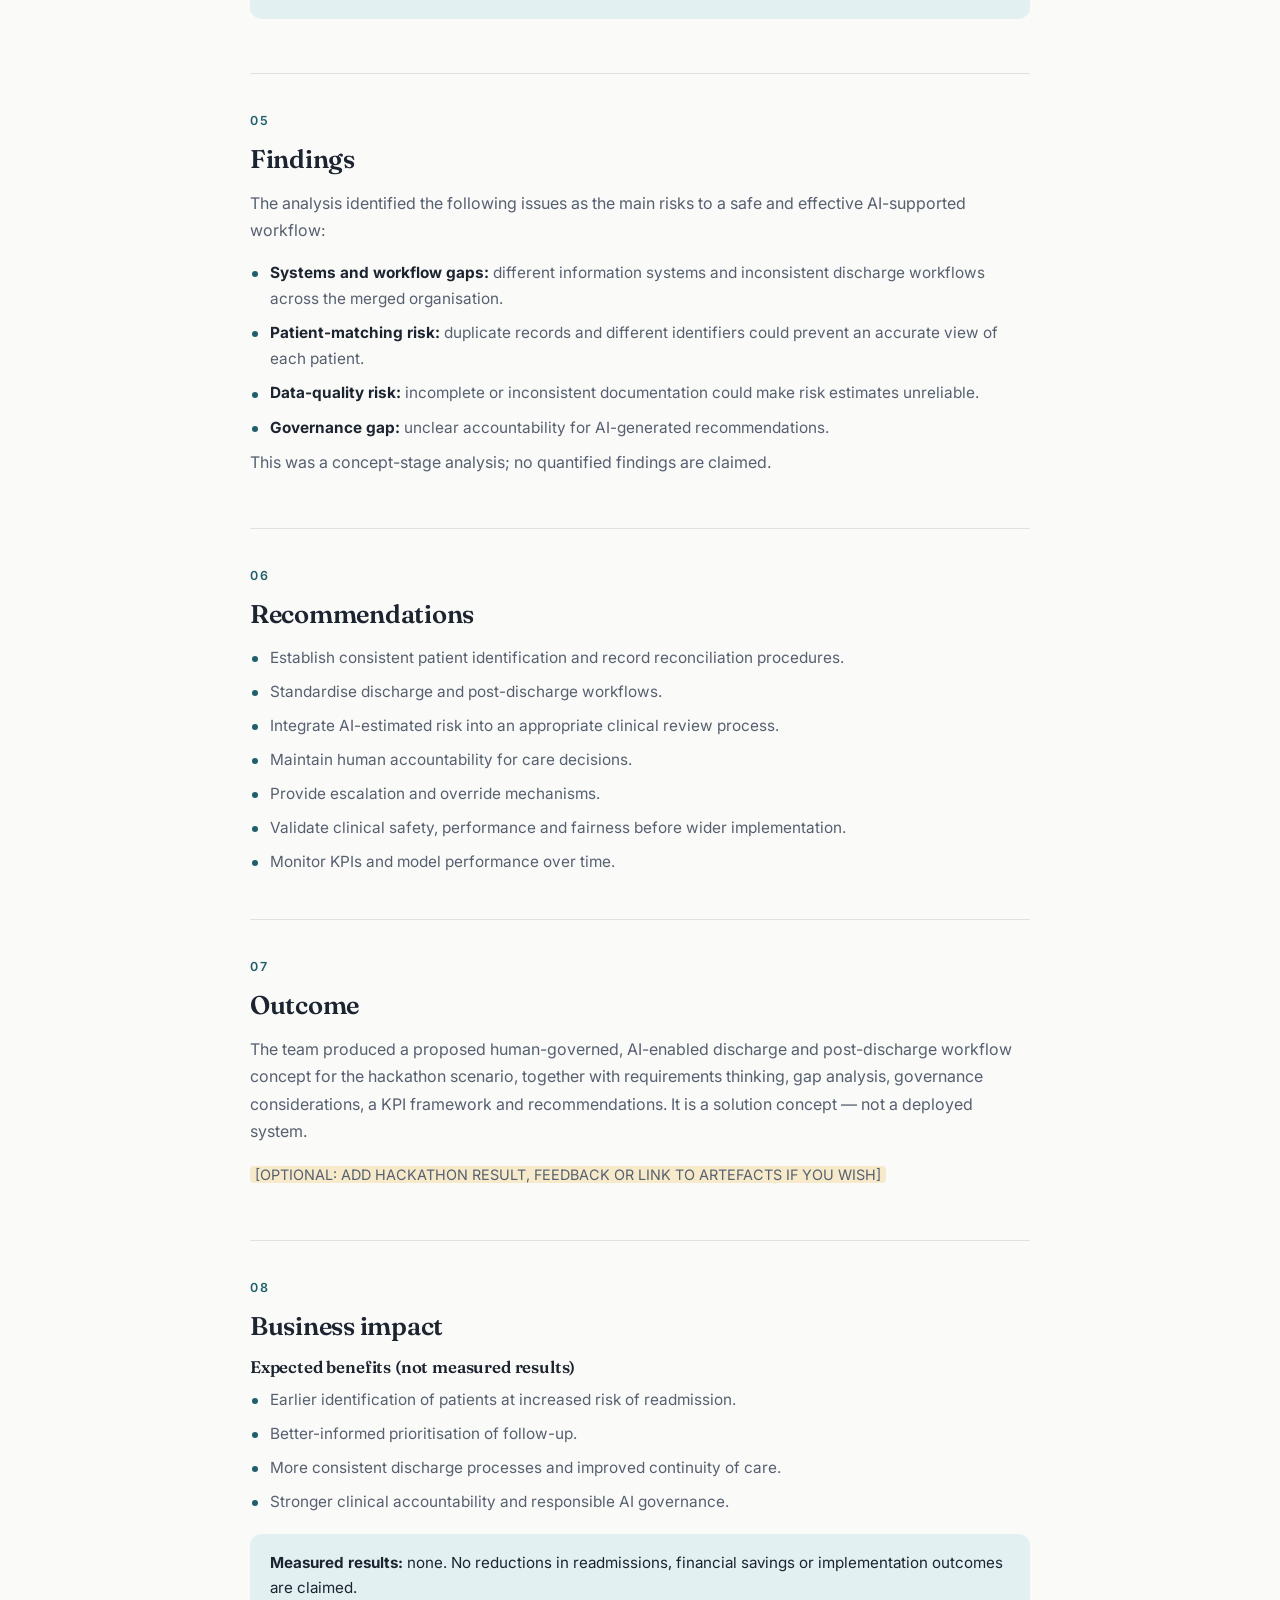
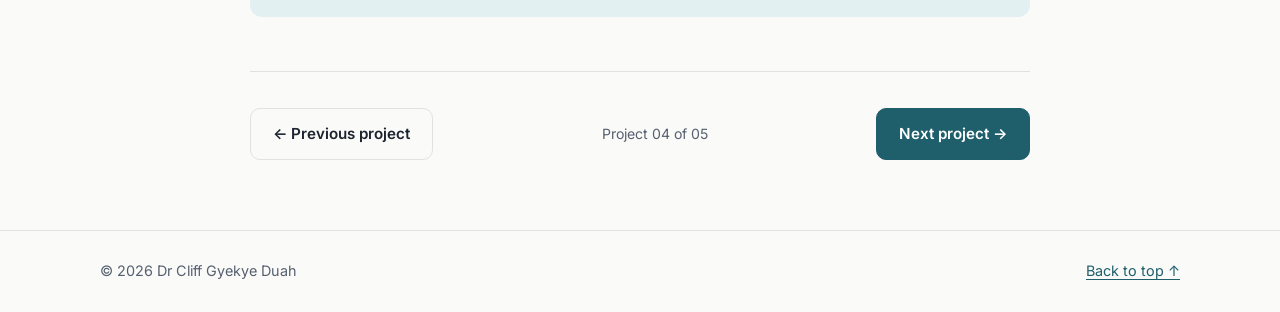
==== commit cef5a80e: "Add files via upload" ====
--- a/projects/ai-readmission.html
+++ b/projects/ai-readmission.html
@@ -37,7 +37,7 @@
     <section class="case-hero">
       <div class="container">
         <a class="back" href="../index.html#projects">← Back to projects</a>
-        <p class="eyebrow case-count"><b>Project 04 of 04</b> Case study · HealthTech | AI | Business Analysis</p>
+        <p class="eyebrow case-count"><b>Project 04 of 05</b> Case study · HealthTech | AI | Business Analysis</p>
         <h1>AI-Enabled Readmission Decision Support</h1>
         <p class="section-intro" style="margin-bottom:0">A human-governed AI-enabled discharge and post-discharge workflow concept for Lakeside Health Network, supporting readmission risk assessment, discharge planning and follow-up prioritisation.</p>
         <div class="meta-grid">
@@ -164,8 +164,8 @@
 
       <div class="case-nav">
         <a class="btn secondary" href="drugstoc.html">← Previous project</a>
-        <span class="mid">Project 04 of 04</span>
-        <a class="btn" href="../index.html#projects">All projects</a>
+        <span class="mid">Project 04 of 05</span>
+        <a class="btn" href="capstone.html">Next project →</a>
       </div>
     </div>
   </main>
--- a/assets/css/style.css
+++ b/assets/css/style.css
@@ -138,7 +138,7 @@
 .social-link:hover { color: var(--text); border-color: var(--accent); }
 .social-link svg { width: 16px; height: 16px; fill: currentColor; }
 .portrait { justify-self: center; position: relative; width: min(340px, 78%); }
-.portrait img { width: 100%; aspect-ratio: 4 / 5; object-fit: cover; border-radius: 22px; border: 1px solid var(--border); box-shadow: var(--shadow); }
+.portrait img { display: block; width: 100%; height: auto; max-width: 100%; object-fit: contain; background: var(--surface); border-radius: 22px; border: 1px solid var(--border); box-shadow: var(--shadow); }
 .portrait::before { content: ""; position: absolute; inset: 14px -14px -14px 14px; border: 1px solid var(--accent); border-radius: 22px; opacity: .45; z-index: -1; }
 .stats { display: flex; gap: 28px; margin-top: 2rem; flex-wrap: wrap; }
 .stat strong { display: block; font-family: var(--font-serif); font-size: 1.7rem; line-height: 1.1; }
@@ -369,3 +369,79 @@
 .kpi-table td:first-child { color: var(--text); font-weight: 600; white-space: nowrap; }
 .kpi-table td code { font-family: ui-monospace, SFMono-Regular, Menlo, monospace; font-size: .84rem; color: var(--text); }
 .caption { font-size: .86rem; color: var(--text-muted); margin-top: -8px; }
+
+/* ---------- Logos (organisation / university) ---------- */
+.logo {
+  position: relative; flex: none; width: 52px; height: 52px; border-radius: 12px; overflow: hidden;
+  border: 1px solid var(--border); background: #fff; display: grid; place-items: center;
+}
+.logo::before {
+  content: ""; width: 24px; height: 24px; opacity: .45; background: var(--accent);
+  -webkit-mask: url("data:image/svg+xml,%3Csvg xmlns='http://www.w3.org/2000/svg' viewBox='0 0 24 24' fill='none' stroke='black' stroke-width='1.8' stroke-linecap='round' stroke-linejoin='round'%3E%3Cpath d='M3 21h18M5 21V10l7-5 7 5v11M9 21v-6h6v6'/%3E%3C/svg%3E") center / contain no-repeat;
+          mask: url("data:image/svg+xml,%3Csvg xmlns='http://www.w3.org/2000/svg' viewBox='0 0 24 24' fill='none' stroke='black' stroke-width='1.8' stroke-linecap='round' stroke-linejoin='round'%3E%3Cpath d='M3 21h18M5 21V10l7-5 7 5v11M9 21v-6h6v6'/%3E%3C/svg%3E") center / contain no-repeat;
+}
+.logo img { position: absolute; inset: 0; width: 100%; height: 100%; object-fit: contain; padding: 6px; background: #fff; }
+.job-id { display: flex; align-items: center; gap: 14px; }
+.job-id h3 { margin-bottom: 2px; }
+.logos { display: flex; gap: 8px; }
+.edu div { display: flex; align-items: center; gap: 14px; }
+.edu-text { display: block; min-width: 0; }
+.edu .edu-text strong { color: var(--text); }
+@media (max-width: 520px) { .job-id { align-items: flex-start; } .logo { width: 44px; height: 44px; } }
+
+.edu .logo img { padding: 0; object-fit: cover; }
+@media (min-width: 700px) { .edu { grid-template-columns: repeat(2, 1fr); } }
+.edu .logo { width: 56px; height: 56px; }
+.logo.wide { width: auto; height: 52px; aspect-ratio: 2.1 / 1; }
+.logo.wide img { padding: 4px; object-fit: contain; }
+@media (max-width: 520px) { .logo.wide { height: 44px; } }
+
+/* ---------- Capstone page extras ---------- */
+.case-body.wide { max-width: 960px; }
+.case-body.wide .step > p, .case-body.wide .step > .callout { max-width: 780px; }
+.table-wrap.plain table { min-width: 560px; }
+.tbl td:first-child { white-space: normal; }
+.tbl.wrapfirst td:first-child { white-space: normal; min-width: 150px; }
+.badge { display: inline-block; font-size: .72rem; font-weight: 700; letter-spacing: .08em; text-transform: uppercase; padding: 3px 10px; border-radius: 999px; border: 1px solid var(--border); white-space: nowrap; }
+.badge.good { background: var(--accent-soft); color: var(--accent); border-color: var(--accent); }
+.badge.bad { color: #b5392b; border-color: #b5392b; }
+html[data-theme="dark"] .badge.bad { color: #ee8a7d; border-color: #ee8a7d; }
+.badge.mid { color: var(--text-muted); }
+.stat-row { display: grid; grid-template-columns: repeat(auto-fit, minmax(170px, 1fr)); gap: 14px; margin: 22px 0 6px; }
+.stat-row div { background: var(--surface); border: 1px solid var(--border); border-radius: 12px; padding: 16px 18px; }
+.stat-row strong { display: block; font-family: var(--font-serif); font-size: 1.9rem; line-height: 1.1; color: var(--accent); }
+.stat-row span { display: block; font-size: .84rem; color: var(--text-muted); margin-top: 4px; line-height: 1.4; }
+.two-col { display: grid; grid-template-columns: repeat(auto-fit, minmax(280px, 1fr)); gap: 16px; margin: 18px 0; }
+.mini-h { font-family: var(--font-sans); font-size: .8rem; text-transform: uppercase; letter-spacing: .1em; color: var(--text-muted); margin: 1.6rem 0 .6rem; }
+.people.small { grid-template-columns: repeat(auto-fill, minmax(260px, 1fr)); }
+.people.small li { font-size: .9rem; padding: 10px 12px; }
+.viz { --s1: #2a78d6; --s2: #eb6834; margin: 18px 0 8px; background: var(--surface); border: 1px solid var(--border); border-radius: 12px; padding: 18px 18px 8px; }
+html[data-theme="dark"] .viz { --s1: #3987e5; --s2: #d95926; }
+.viz h3 { font-family: var(--font-sans); font-size: 1rem; margin-bottom: 2px; color: var(--text); }
+.viz .sub { font-size: .85rem; color: var(--text-muted); margin: 0 0 10px; }
+.legend { display: flex; gap: 18px; flex-wrap: wrap; font-size: .88rem; color: var(--text); margin-bottom: 6px; }
+.legend i { display: inline-block; width: 12px; height: 12px; border-radius: 3px; margin-right: 6px; vertical-align: -1px; }
+.viz svg { width: 100%; height: auto; display: block; overflow: visible; }
+.viz .bar { cursor: default; transition: opacity .15s; }
+.viz .bar:hover, .viz .bar:focus { opacity: .8; outline: none; }
+.viz text { font-family: var(--font-sans); fill: var(--text-muted); font-size: 12px; }
+.viz text.val { fill: var(--text); font-weight: 600; }
+.viz .grid { stroke: var(--border); stroke-width: 1; }
+.viz .axis { stroke: var(--text-muted); stroke-width: 1; opacity: .6; }
+.tip { position: fixed; z-index: 300; pointer-events: none; background: var(--text); color: var(--bg); font-size: .82rem; padding: 6px 10px; border-radius: 8px; opacity: 0; transition: opacity .1s; }
+.gallery { display: grid; grid-template-columns: repeat(auto-fill, minmax(220px, 1fr)); gap: 14px; margin: 18px 0; }
+.gallery button { padding: 0; border: 1px solid var(--border); border-radius: 10px; overflow: hidden; background: var(--surface); cursor: pointer; text-align: left; transition: transform .2s, box-shadow .2s, border-color .2s; }
+.gallery button:hover { transform: translateY(-3px); box-shadow: var(--shadow); border-color: var(--accent); }
+.gallery img { display: block; width: 100%; height: auto; aspect-ratio: 16/9; object-fit: cover; }
+.gallery span { display: block; padding: 8px 12px; font-size: .84rem; color: var(--text); font-weight: 500; }
+dialog.lightbox { width: min(1100px, 96vw); padding: 0; border: 1px solid var(--border); border-radius: 14px; background: var(--surface); color: var(--text); }
+dialog.lightbox::backdrop { background: rgba(10,15,20,.7); }
+.lightbox img { display: block; width: 100%; height: auto; }
+.lightbox .lb-bar { display: flex; align-items: center; justify-content: space-between; gap: 10px; padding: 10px 14px; border-top: 1px solid var(--border); font-size: .9rem; }
+.lightbox .lb-bar div { display: flex; gap: 8px; }
+.dl-row { display: flex; flex-wrap: wrap; gap: 12px; margin-top: 14px; }
+
+.flow-list { list-style: none; counter-reset: f; padding: 0; margin: 16px 0; display: grid; gap: 10px; }
+.flow-list li { counter-increment: f; position: relative; background: var(--surface); border: 1px solid var(--border); border-radius: 10px; padding: 12px 14px 12px 52px; }
+.flow-list li::before { content: counter(f); position: absolute; left: 14px; top: 12px; width: 26px; height: 26px; border-radius: 50%; background: var(--accent); color: #fff; font-weight: 600; font-size: .85rem; display: grid; place-items: center; }
+.flow-list strong { display: block; }
